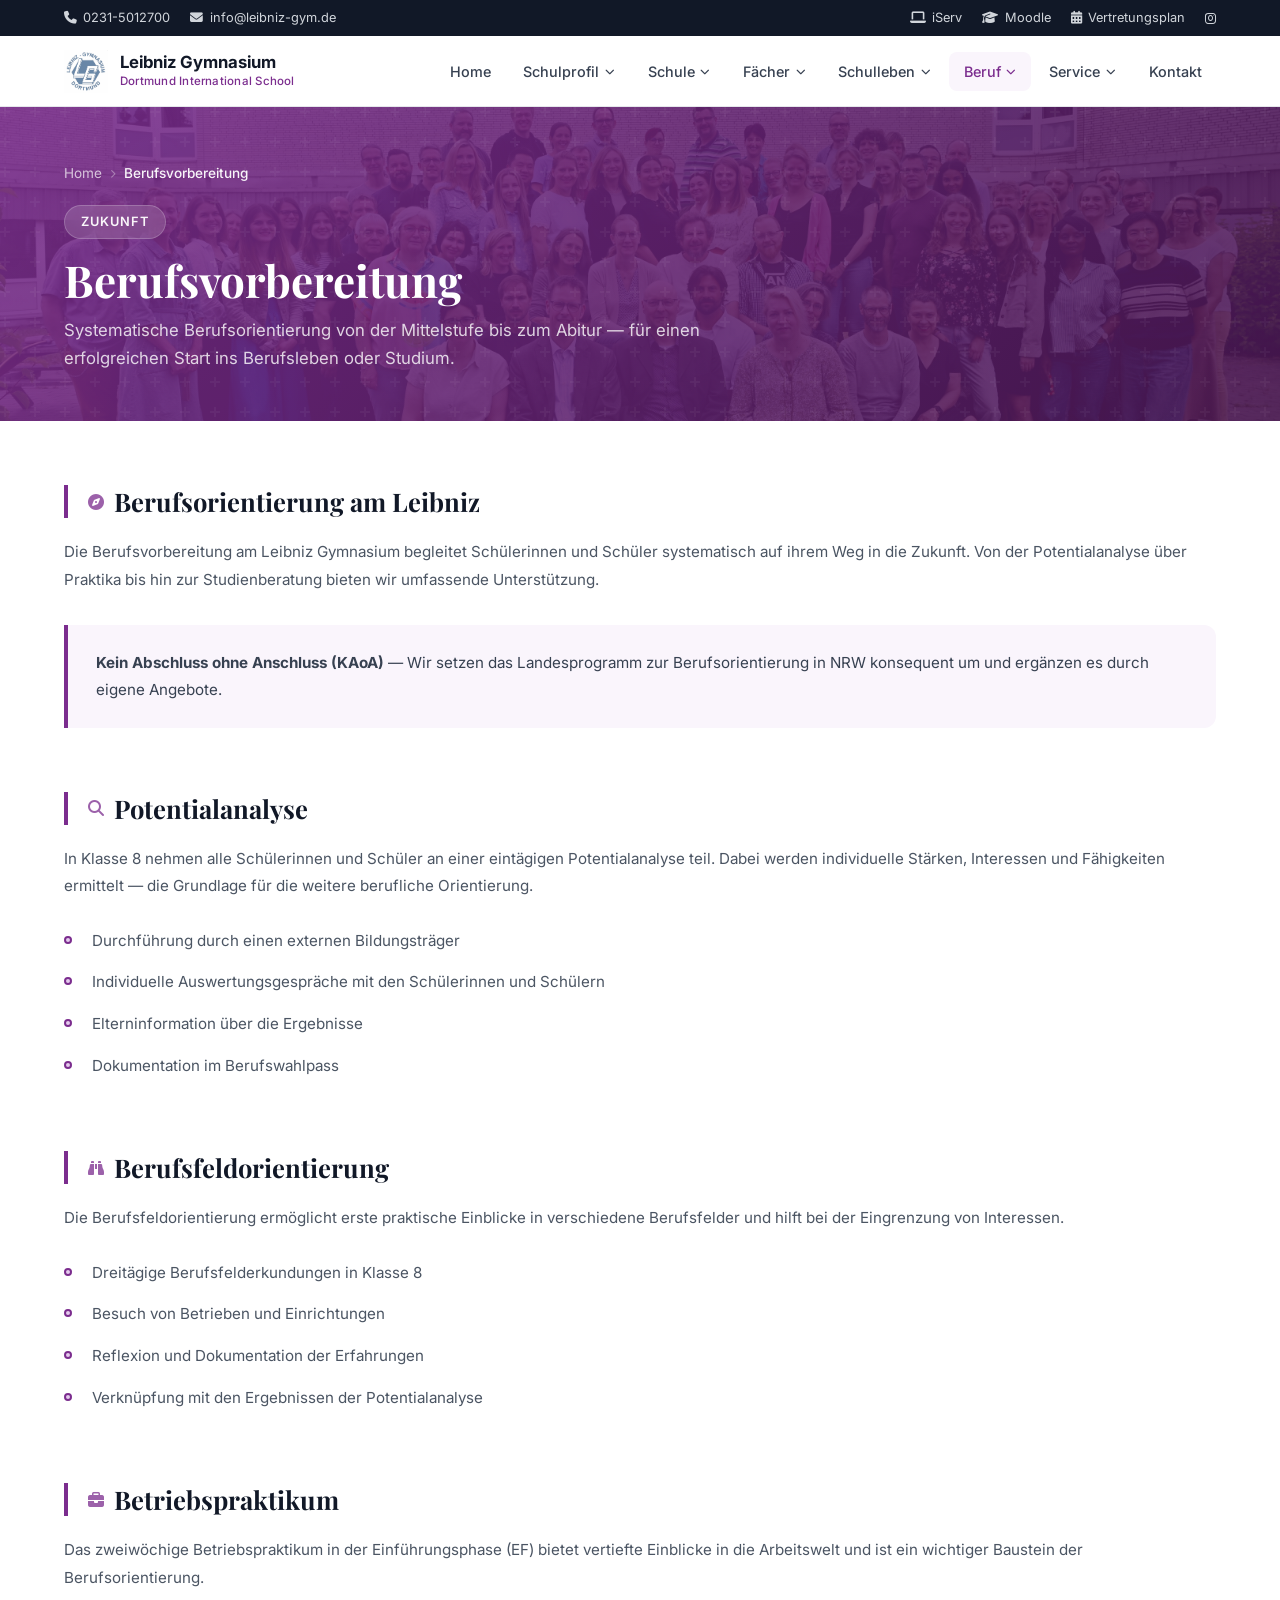
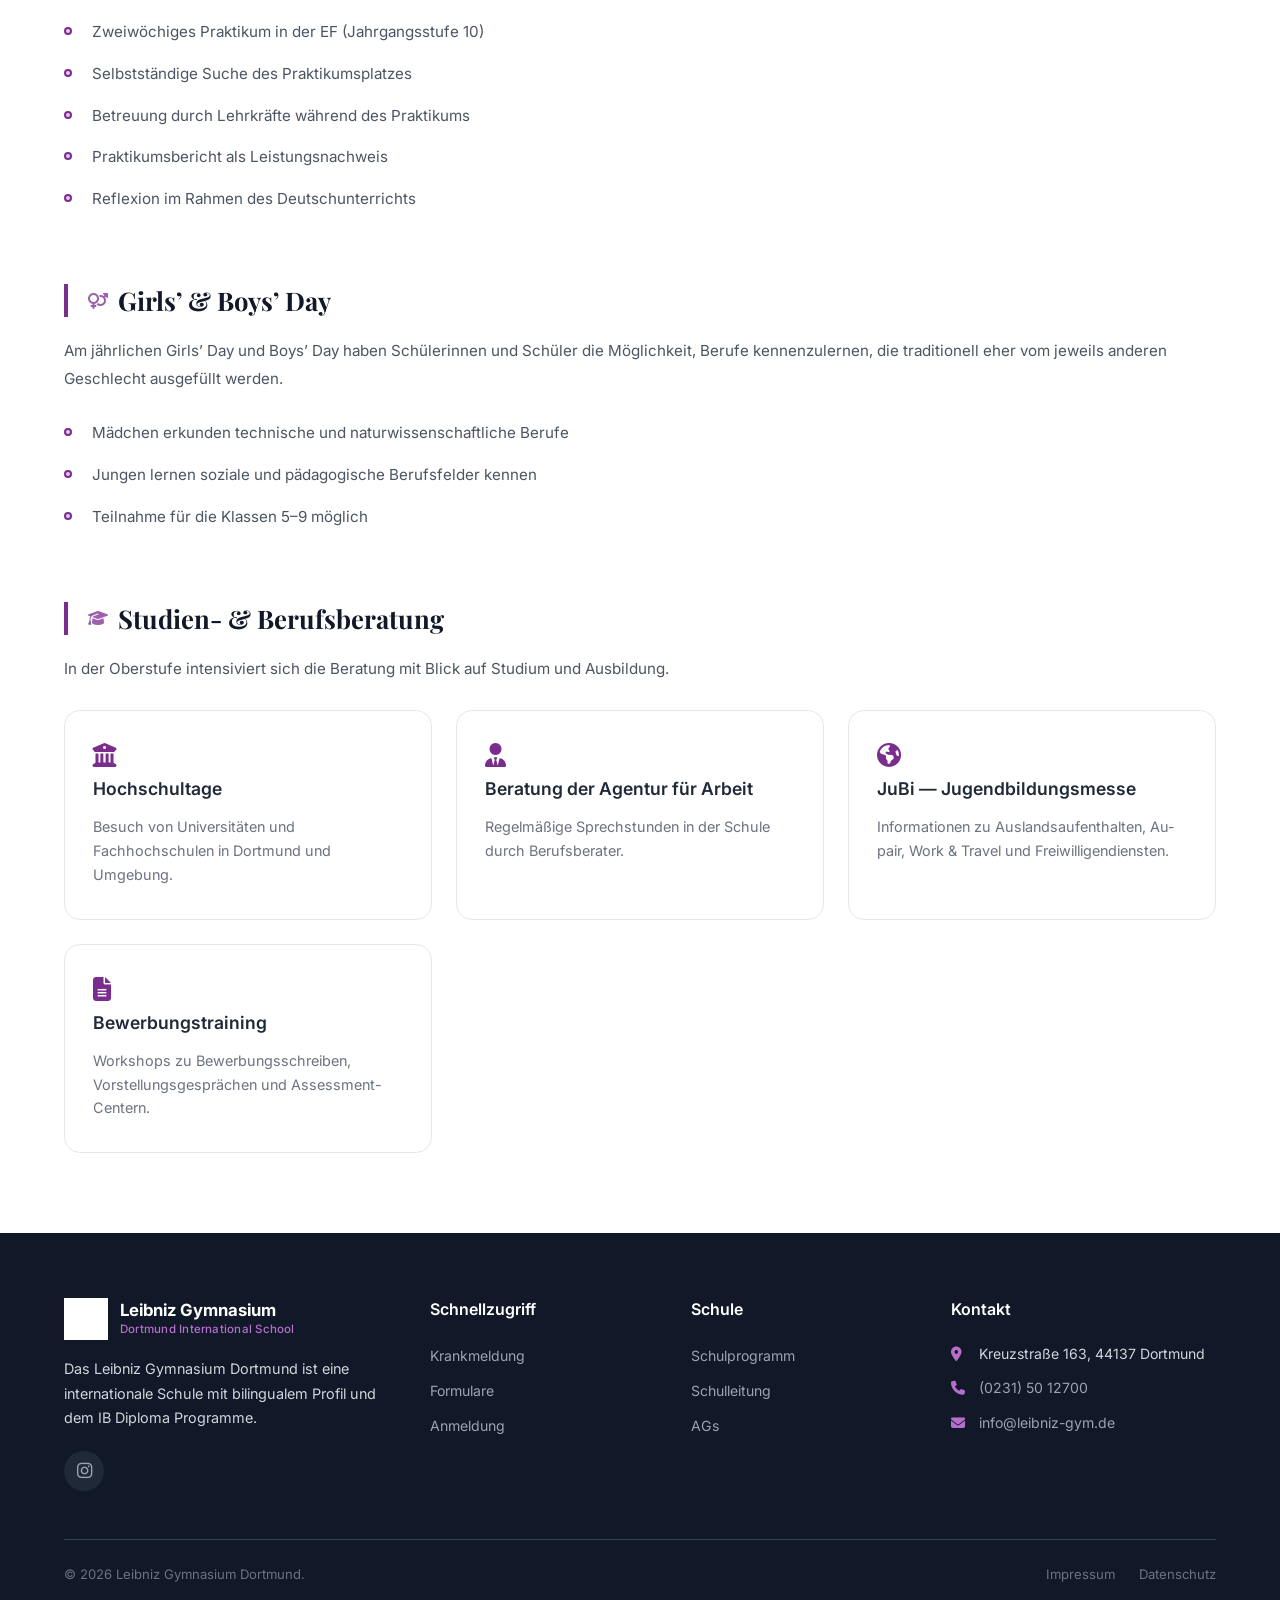
==== berufsvorbereitung.html @ 4b0d7f8d "Initial commit: Leibniz Gymnasium Dortmund website Complete school website with 12 pages, responsive" ====
<!DOCTYPE html>
<html lang="de">
<head>
    <meta charset="UTF-8">
    <meta name="viewport" content="width=device-width, initial-scale=1.0">
    <title>Berufsvorbereitung - Leibniz Gymnasium Dortmund</title>
    <link rel="preconnect" href="https://fonts.googleapis.com">
    <link rel="preconnect" href="https://fonts.gstatic.com" crossorigin>
    <link href="https://fonts.googleapis.com/css2?family=Inter:wght@300;400;500;600;700;800&family=Playfair+Display:wght@700&display=swap" rel="stylesheet">
    <link rel="stylesheet" href="https://cdnjs.cloudflare.com/ajax/libs/font-awesome/6.5.1/css/all.min.css">
    <link rel="stylesheet" href="css/style.css">
</head>
<body>
    <div class="top-bar"><div class="container"><div class="top-bar-content"><div class="top-bar-left"><a href="tel:02315012700"><i class="fas fa-phone"></i> 0231-5012700</a><a href="mailto:info@leibniz-gym.de"><i class="fas fa-envelope"></i> info@leibniz-gym.de</a></div><div class="top-bar-right"><a href="#" title="iServ"><i class="fas fa-laptop"></i> iServ</a><a href="#" title="Moodle"><i class="fas fa-graduation-cap"></i> Moodle</a><a href="#" title="Vertretungsplan"><i class="fas fa-calendar-alt"></i> Vertretungsplan</a><a href="https://www.instagram.com/leibnizgymdo/" target="_blank" title="Instagram"><i class="fab fa-instagram"></i></a></div></div></div></div>
    <header class="navbar" id="navbar"><div class="container"><div class="nav-content">
        <a href="index.html" class="logo"><img src="img/logo.png" alt="Leibniz Gymnasium Logo" class="logo-img"><div class="logo-text"><span class="logo-name">Leibniz Gymnasium</span><span class="logo-sub">Dortmund International School</span></div></a>
        <nav class="nav-menu" id="navMenu"><ul class="nav-list">
            <li class="nav-item"><a href="index.html" class="nav-link">Home</a></li>
            <li class="nav-item has-dropdown"><a href="schulprofil.html" class="nav-link">Schulprofil <i class="fas fa-chevron-down"></i></a><ul class="dropdown"><li><a href="bili-mint.html">Bili plus MINT</a></li><li><a href="ib-diploma.html">IB Diploma Programme</a></li><li><a href="schulprofil.html#leitbild">Leitbild</a></li><li><a href="schulprofil.html#nawi">Naturwissenschaften</a></li></ul></li>
            <li class="nav-item has-dropdown"><a href="schule.html" class="nav-link">Schule <i class="fas fa-chevron-down"></i></a><ul class="dropdown"><li><a href="schule.html#erprobungsstufe">Erprobungsstufe</a></li><li><a href="schule.html#mittelstufe">Mittelstufe</a></li><li><a href="schule.html#oberstufe">Oberstufe</a></li><li><a href="schule.html#organisation">Organisation</a></li></ul></li>
            <li class="nav-item has-dropdown"><a href="unterrichtsfaecher.html" class="nav-link">F&auml;cher <i class="fas fa-chevron-down"></i></a><ul class="dropdown"><li><a href="unterrichtsfaecher.html#sprachen">Sprachen</a></li><li><a href="unterrichtsfaecher.html#nawi">MINT</a></li><li><a href="unterrichtsfaecher.html#gesellschaft">Gesellschaftswiss.</a></li><li><a href="unterrichtsfaecher.html#musisch">Musisch-k&uuml;nstlerisch</a></li><li><a href="unterrichtsfaecher.html#stundentafel">Wahlpflicht</a></li></ul></li>
            <li class="nav-item has-dropdown"><a href="schulleben.html" class="nav-link">Schulleben <i class="fas fa-chevron-down"></i></a><ul class="dropdown"><li><a href="schulleben.html#ags">AGs</a></li><li><a href="schulleben.html#theater">Theater</a></li><li><a href="schulleben.html#bigband">Bigband</a></li><li><a href="schulleben.html#austausch">Sch&uuml;leraustausch</a></li><li><a href="schulleben.html#mun">Model United Nations</a></li></ul></li>
            <li class="nav-item has-dropdown"><a href="berufsvorbereitung.html" class="nav-link active">Beruf <i class="fas fa-chevron-down"></i></a><ul class="dropdown"><li><a href="berufsvorbereitung.html#potentialanalyse">Potentialanalyse</a></li><li><a href="berufsvorbereitung.html#praktikum">Praktikum</a></li><li><a href="berufsvorbereitung.html#studienberatung">Studienberatung</a></li></ul></li>
            <li class="nav-item has-dropdown"><a href="service.html" class="nav-link">Service <i class="fas fa-chevron-down"></i></a><ul class="dropdown"><li><a href="service.html#anmeldung">Anmeldung</a></li><li><a href="service.html#beratung">Beratung</a></li><li><a href="service.html#formulare">Formulare</a></li><li><a href="service.html#krankmeldung">Krankmeldung</a></li></ul></li>
            <li class="nav-item"><a href="kontakt.html" class="nav-link">Kontakt</a></li>
        </ul></nav>
        <button class="nav-toggle" id="navToggle" aria-label="Men&uuml; &ouml;ffnen"><span></span><span></span><span></span></button>
    </div></div></header>

    <section class="page-header">
        <div class="page-header-bg"><img src="img/school-sports.jpeg" alt=""></div>
        <div class="container">
            <nav class="breadcrumb"><a href="index.html">Home</a><i class="fas fa-chevron-right sep"></i><span class="current">Berufsvorbereitung</span></nav>
            <div class="page-header-content">
                <span class="section-tag">Zukunft</span>
                <h1 class="page-title">Berufsvorbereitung</h1>
                <p class="page-desc">Systematische Berufsorientierung von der Mittelstufe bis zum Abitur &mdash; f&uuml;r einen erfolgreichen Start ins Berufsleben oder Studium.</p>
            </div>
        </div>
    </section>

    <section class="page-content">
        <div class="container">
            <div class="content-section">
                <h2><i class="fas fa-compass"></i> Berufsorientierung am Leibniz</h2>
                <p>Die Berufsvorbereitung am Leibniz Gymnasium begleitet Sch&uuml;lerinnen und Sch&uuml;ler systematisch auf ihrem Weg in die Zukunft. Von der Potentialanalyse &uuml;ber Praktika bis hin zur Studienberatung bieten wir umfassende Unterst&uuml;tzung.</p>
                <div class="info-box">
                    <p><strong>Kein Abschluss ohne Anschluss (KAoA)</strong> &mdash; Wir setzen das Landesprogramm zur Berufsorientierung in NRW konsequent um und erg&auml;nzen es durch eigene Angebote.</p>
                </div>
            </div>

            <div class="content-section" id="potentialanalyse">
                <h2><i class="fas fa-search"></i> Potentialanalyse</h2>
                <p>In Klasse 8 nehmen alle Sch&uuml;lerinnen und Sch&uuml;ler an einer eint&auml;gigen Potentialanalyse teil. Dabei werden individuelle St&auml;rken, Interessen und F&auml;higkeiten ermittelt &mdash; die Grundlage f&uuml;r die weitere berufliche Orientierung.</p>
                <ul>
                    <li>Durchf&uuml;hrung durch einen externen Bildungstr&auml;ger</li>
                    <li>Individuelle Auswertungsgespr&auml;che mit den Sch&uuml;lerinnen und Sch&uuml;lern</li>
                    <li>Elterninformation &uuml;ber die Ergebnisse</li>
                    <li>Dokumentation im Berufswahlpass</li>
                </ul>
            </div>

            <div class="content-section" id="berufsfeldorientierung">
                <h2><i class="fas fa-binoculars"></i> Berufsfeldorientierung</h2>
                <p>Die Berufsfeldorientierung erm&ouml;glicht erste praktische Einblicke in verschiedene Berufsfelder und hilft bei der Eingrenzung von Interessen.</p>
                <ul>
                    <li>Dreit&auml;gige Berufsfelderkundungen in Klasse 8</li>
                    <li>Besuch von Betrieben und Einrichtungen</li>
                    <li>Reflexion und Dokumentation der Erfahrungen</li>
                    <li>Verkn&uuml;pfung mit den Ergebnissen der Potentialanalyse</li>
                </ul>
            </div>

            <div class="content-section" id="praktikum">
                <h2><i class="fas fa-briefcase"></i> Betriebspraktikum</h2>
                <p>Das zweiwöchige Betriebspraktikum in der Einf&uuml;hrungsphase (EF) bietet vertiefte Einblicke in die Arbeitswelt und ist ein wichtiger Baustein der Berufsorientierung.</p>
                <ul>
                    <li>Zweiwöchiges Praktikum in der EF (Jahrgangsstufe 10)</li>
                    <li>Selbstst&auml;ndige Suche des Praktikumsplatzes</li>
                    <li>Betreuung durch Lehrkr&auml;fte w&auml;hrend des Praktikums</li>
                    <li>Praktikumsbericht als Leistungsnachweis</li>
                    <li>Reflexion im Rahmen des Deutschunterrichts</li>
                </ul>
            </div>

            <div class="content-section" id="girlsboysday">
                <h2><i class="fas fa-venus-mars"></i> Girls&rsquo; &amp; Boys&rsquo; Day</h2>
                <p>Am j&auml;hrlichen Girls&rsquo; Day und Boys&rsquo; Day haben Sch&uuml;lerinnen und Sch&uuml;ler die M&ouml;glichkeit, Berufe kennenzulernen, die traditionell eher vom jeweils anderen Geschlecht ausgef&uuml;llt werden.</p>
                <ul>
                    <li>M&auml;dchen erkunden technische und naturwissenschaftliche Berufe</li>
                    <li>Jungen lernen soziale und p&auml;dagogische Berufsfelder kennen</li>
                    <li>Teilnahme f&uuml;r die Klassen 5&ndash;9 m&ouml;glich</li>
                </ul>
            </div>

            <div class="content-section" id="studienberatung">
                <h2><i class="fas fa-graduation-cap"></i> Studien- &amp; Berufsberatung</h2>
                <p>In der Oberstufe intensiviert sich die Beratung mit Blick auf Studium und Ausbildung.</p>
                <div class="content-grid">
                    <div class="content-card"><i class="fas fa-university"></i><h3>Hochschultage</h3><p>Besuch von Universit&auml;ten und Fachhochschulen in Dortmund und Umgebung.</p></div>
                    <div class="content-card"><i class="fas fa-user-tie"></i><h3>Beratung der Agentur f&uuml;r Arbeit</h3><p>Regelm&auml;&szlig;ige Sprechstunden in der Schule durch Berufsberater.</p></div>
                    <div class="content-card"><i class="fas fa-globe-americas"></i><h3>JuBi &mdash; Jugendbildungsmesse</h3><p>Informationen zu Auslandsaufenthalten, Au-pair, Work &amp; Travel und Freiwilligendiensten.</p></div>
                    <div class="content-card"><i class="fas fa-file-alt"></i><h3>Bewerbungstraining</h3><p>Workshops zu Bewerbungsschreiben, Vorstellungsgespr&auml;chen und Assessment-Centern.</p></div>
                </div>
            </div>
        </div>
    </section>

    <footer class="footer"><div class="container"><div class="footer-grid">
        <div class="footer-about"><div class="footer-logo"><img src="img/logo.png" alt="Leibniz Gymnasium Logo" class="logo-img"><div class="logo-text"><span class="logo-name">Leibniz Gymnasium</span><span class="logo-sub">Dortmund International School</span></div></div><p>Das Leibniz Gymnasium Dortmund ist eine internationale Schule mit bilingualem Profil und dem IB Diploma Programme.</p><div class="footer-social"><a href="https://www.instagram.com/leibnizgymdo/" target="_blank" aria-label="Instagram"><i class="fab fa-instagram"></i></a></div></div>
        <div class="footer-links"><h4>Schnellzugriff</h4><ul><li><a href="service.html#krankmeldung">Krankmeldung</a></li><li><a href="service.html#formulare">Formulare</a></li><li><a href="service.html#anmeldung">Anmeldung</a></li></ul></div>
        <div class="footer-links"><h4>Schule</h4><ul><li><a href="schulprofil.html">Schulprogramm</a></li><li><a href="kontakt.html#schulleitung">Schulleitung</a></li><li><a href="schulleben.html#ags">AGs</a></li></ul></div>
        <div class="footer-contact"><h4>Kontakt</h4><ul><li><i class="fas fa-map-marker-alt"></i> Kreuzstra&szlig;e 163, 44137 Dortmund</li><li><i class="fas fa-phone"></i> <a href="tel:02315012700">(0231) 50 12700</a></li><li><i class="fas fa-envelope"></i> <a href="mailto:info@leibniz-gym.de">info@leibniz-gym.de</a></li></ul></div>
    </div><div class="footer-bottom"><p>&copy; 2026 Leibniz Gymnasium Dortmund.</p><div class="footer-legal"><a href="impressum.html">Impressum</a><a href="datenschutz.html">Datenschutz</a></div></div></div></footer>
    <script src="js/script.js"></script>
</body>
</html>
---- css/style.css ----
/* =============================================
   Leibniz Gymnasium - Modern School Website
   Color Scheme: Corporate Purple / Blue-Gray
   ============================================= */

/* --- CSS Custom Properties --- */
:root {
    /* Corporate Purple Scale */
    --green-50: #faf5fc;
    --green-100: #f3e8f7;
    --green-200: #e5ccee;
    --green-300: #d1a3e0;
    --green-400: #b56ecc;
    --green-500: #9b3db5;
    --green-600: #7b2d8e;
    --green-700: #6b2478;
    --green-800: #5a1f65;
    --green-900: #4a1854;
    --green-950: #2e0d35;

    --primary: #7b2d8e;
    --primary-dark: #6b2478;
    --primary-light: #9b3db5;
    --primary-50: #faf5fc;

    --gray-50: #f9fafb;
    --gray-100: #f3f4f6;
    --gray-200: #e5e7eb;
    --gray-300: #d1d5db;
    --gray-400: #9ca3af;
    --gray-500: #6b7280;
    --gray-600: #4b5563;
    --gray-700: #374151;
    --gray-800: #1f2937;
    --gray-900: #111827;

    --white: #ffffff;
    --shadow-sm: 0 1px 2px rgba(0, 0, 0, 0.05);
    --shadow: 0 1px 3px rgba(0, 0, 0, 0.1), 0 1px 2px rgba(0, 0, 0, 0.06);
    --shadow-md: 0 4px 6px -1px rgba(0, 0, 0, 0.1), 0 2px 4px -1px rgba(0, 0, 0, 0.06);
    --shadow-lg: 0 10px 15px -3px rgba(0, 0, 0, 0.1), 0 4px 6px -2px rgba(0, 0, 0, 0.05);
    --shadow-xl: 0 20px 25px -5px rgba(0, 0, 0, 0.1), 0 10px 10px -5px rgba(0, 0, 0, 0.04);

    --radius: 0.5rem;
    --radius-lg: 0.75rem;
    --radius-xl: 1rem;
    --radius-2xl: 1.5rem;

    --transition: 0.3s cubic-bezier(0.4, 0, 0.2, 1);
}

/* --- Reset & Base --- */
*,
*::before,
*::after {
    margin: 0;
    padding: 0;
    box-sizing: border-box;
}

html {
    scroll-behavior: smooth;
    font-size: 16px;
}

body {
    font-family: 'Inter', -apple-system, BlinkMacSystemFont, 'Segoe UI', sans-serif;
    color: var(--gray-800);
    line-height: 1.6;
    background: var(--white);
    overflow-x: hidden;
}

a {
    text-decoration: none;
    color: inherit;
    transition: color var(--transition);
}

ul {
    list-style: none;
}

img {
    max-width: 100%;
    display: block;
}

.container {
    max-width: 1200px;
    margin: 0 auto;
    padding: 0 1.5rem;
}

/* --- Buttons --- */
.btn {
    display: inline-flex;
    align-items: center;
    gap: 0.5rem;
    padding: 0.75rem 1.75rem;
    border-radius: 50px;
    font-weight: 600;
    font-size: 0.95rem;
    border: 2px solid transparent;
    cursor: pointer;
    transition: all var(--transition);
    white-space: nowrap;
}

.btn-primary {
    background: var(--primary);
    color: var(--white);
    border-color: var(--primary);
}

.btn-primary:hover {
    background: var(--primary-dark);
    border-color: var(--primary-dark);
    transform: translateY(-2px);
    box-shadow: var(--shadow-lg);
}

.btn-secondary {
    background: var(--white);
    color: var(--primary);
    border-color: var(--primary);
}

.btn-secondary:hover {
    background: var(--primary);
    color: var(--white);
    transform: translateY(-2px);
}

.btn-outline {
    background: transparent;
    color: var(--white);
    border-color: var(--white);
}

.btn-outline:hover {
    background: var(--white);
    color: var(--primary-dark);
    transform: translateY(-2px);
}

.btn-white {
    background: var(--white);
    color: var(--primary-dark);
    border-color: var(--white);
}

.btn-white:hover {
    background: transparent;
    color: var(--white);
    transform: translateY(-2px);
}

.btn-outline-white {
    background: transparent;
    color: var(--white);
    border-color: rgba(255, 255, 255, 0.5);
}

.btn-outline-white:hover {
    border-color: var(--white);
    background: rgba(255, 255, 255, 0.1);
    transform: translateY(-2px);
}

.btn-sm {
    padding: 0.5rem 1.25rem;
    font-size: 0.85rem;
}

/* --- Top Bar --- */
.top-bar {
    background: var(--gray-900);
    color: var(--gray-300);
    font-size: 0.8rem;
    padding: 0.5rem 0;
}

.top-bar-content {
    display: flex;
    justify-content: space-between;
    align-items: center;
}

.top-bar-left,
.top-bar-right {
    display: flex;
    align-items: center;
    gap: 1.25rem;
}

.top-bar a {
    color: var(--gray-300);
    display: flex;
    align-items: center;
    gap: 0.4rem;
    transition: color var(--transition);
}

.top-bar a:hover {
    color: var(--green-400);
}

/* --- Navbar --- */
.navbar {
    position: sticky;
    top: 0;
    z-index: 1000;
    background: rgba(255, 255, 255, 0.95);
    backdrop-filter: blur(20px);
    -webkit-backdrop-filter: blur(20px);
    border-bottom: 1px solid var(--gray-200);
    transition: all var(--transition);
}

.navbar.scrolled {
    box-shadow: var(--shadow-md);
}

.nav-content {
    display: flex;
    align-items: center;
    justify-content: space-between;
    height: 70px;
}

/* Logo */
.logo {
    display: flex;
    align-items: center;
    gap: 0.75rem;
}

.logo-img {
    width: 44px;
    height: 44px;
    object-fit: contain;
}

.logo-icon {
    width: 44px;
    height: 44px;
    background: linear-gradient(135deg, var(--primary), var(--green-700));
    color: var(--white);
    border-radius: var(--radius);
    display: flex;
    align-items: center;
    justify-content: center;
    font-weight: 800;
    font-size: 1.1rem;
    letter-spacing: -0.5px;
}

.logo-text {
    display: flex;
    flex-direction: column;
}

.logo-name {
    font-weight: 700;
    font-size: 1.05rem;
    color: var(--gray-900);
    line-height: 1.2;
}

.logo-sub {
    font-size: 0.72rem;
    color: var(--primary);
    font-weight: 500;
    letter-spacing: 0.02em;
}

/* Nav Menu */
.nav-list {
    display: flex;
    align-items: center;
    gap: 0.25rem;
}

.nav-link {
    padding: 0.5rem 0.9rem;
    font-size: 0.9rem;
    font-weight: 500;
    color: var(--gray-700);
    border-radius: var(--radius);
    display: flex;
    align-items: center;
    gap: 0.35rem;
    transition: all var(--transition);
}

.nav-link:hover,
.nav-link.active {
    color: var(--primary);
    background: var(--green-50);
}

.nav-link i {
    font-size: 0.6rem;
    transition: transform var(--transition);
}

/* Dropdown */
.has-dropdown {
    position: relative;
}

.dropdown {
    position: absolute;
    top: 100%;
    left: 0;
    min-width: 220px;
    background: var(--white);
    border-radius: var(--radius-lg);
    box-shadow: var(--shadow-xl);
    border: 1px solid var(--gray-100);
    padding: 0.5rem;
    opacity: 0;
    visibility: hidden;
    transform: translateY(10px);
    transition: all var(--transition);
}

.has-dropdown:hover .dropdown {
    opacity: 1;
    visibility: visible;
    transform: translateY(0);
}

.has-dropdown:hover .nav-link i {
    transform: rotate(180deg);
}

.dropdown li a {
    display: block;
    padding: 0.6rem 1rem;
    font-size: 0.88rem;
    color: var(--gray-600);
    border-radius: var(--radius);
    transition: all var(--transition);
}

.dropdown li a:hover {
    background: var(--green-50);
    color: var(--primary);
    padding-left: 1.25rem;
}

/* Mobile Toggle */
.nav-toggle {
    display: none;
    flex-direction: column;
    gap: 5px;
    background: none;
    border: none;
    cursor: pointer;
    padding: 0.5rem;
}

.nav-toggle span {
    width: 24px;
    height: 2px;
    background: var(--gray-700);
    border-radius: 2px;
    transition: all var(--transition);
}

.nav-toggle.active span:nth-child(1) {
    transform: rotate(45deg) translate(5px, 5px);
}

.nav-toggle.active span:nth-child(2) {
    opacity: 0;
}

.nav-toggle.active span:nth-child(3) {
    transform: rotate(-45deg) translate(5px, -5px);
}

/* --- Hero Section --- */
.hero {
    position: relative;
    min-height: auto;
    padding: 3.5rem 0 4.5rem;
    display: flex;
    align-items: center;
    overflow: hidden;
}

.hero-bg {
    position: absolute;
    inset: 0;
    background: #1f2937;
    z-index: 0;
}

.hero-bg-img {
    width: 100%;
    height: 100%;
    object-fit: cover;
    opacity: 0.3;
}

.hero-bg::before {
    content: '';
    position: absolute;
    inset: 0;
    background: url("data:image/svg+xml,%3Csvg width='60' height='60' viewBox='0 0 60 60' xmlns='http://www.w3.org/2000/svg'%3E%3Cg fill='none' fill-rule='evenodd'%3E%3Cg fill='%23ffffff' fill-opacity='0.03'%3E%3Cpath d='M36 34v-4h-2v4h-4v2h4v4h2v-4h4v-2h-4zm0-30V0h-2v4h-4v2h4v4h2V6h4V4h-4zM6 34v-4H4v4H0v2h4v4h2v-4h4v-2H6zM6 4V0H4v4H0v2h4v4h2V6h4V4H6z'/%3E%3C/g%3E%3C/g%3E%3C/svg%3E");
}

.hero-overlay {
    position: absolute;
    inset: 0;
    background: radial-gradient(circle at 30% 50%, transparent 0%, rgba(0, 0, 0, 0.2) 100%);
    z-index: 1;
}

.hero .container {
    position: relative;
    z-index: 2;
}

.hero-content {
    max-width: 700px;
    color: var(--white);
}

.hero-badge {
    display: inline-block;
    background: rgba(255, 255, 255, 0.15);
    backdrop-filter: blur(10px);
    border: 1px solid rgba(255, 255, 255, 0.2);
    padding: 0.3rem 1rem;
    border-radius: 50px;
    font-size: 0.8rem;
    font-weight: 500;
    margin-bottom: 1rem;
    letter-spacing: 0.05em;
}

.hero-title {
    font-family: 'Playfair Display', serif;
    font-size: clamp(2rem, 4.5vw, 3rem);
    font-weight: 700;
    line-height: 1.15;
    margin-bottom: 0.75rem;
}

.hero-title span {
    color: var(--green-300);
    opacity: 0.9;
}

.hero-subtitle {
    font-size: 1rem;
    line-height: 1.6;
    color: rgba(255, 255, 255, 0.85);
    margin-bottom: 1.5rem;
    max-width: 550px;
}

.hero-buttons {
    display: flex;
    gap: 1rem;
    flex-wrap: wrap;
}

.hero-scroll {
    display: none;
}

/* --- Features Section --- */
.features {
    padding: 3rem 0 4rem;
    margin-top: -2rem;
    position: relative;
    z-index: 3;
}

.features-grid {
    display: grid;
    grid-template-columns: repeat(4, 1fr);
    gap: 1.5rem;
}

.feature-card {
    background: var(--white);
    padding: 2rem 1.5rem;
    border-radius: var(--radius-xl);
    box-shadow: var(--shadow-lg);
    border: 1px solid var(--gray-100);
    transition: all var(--transition);
    position: relative;
    overflow: hidden;
}

.feature-card::before {
    content: '';
    position: absolute;
    top: 0;
    left: 0;
    right: 0;
    height: 3px;
    background: linear-gradient(90deg, var(--primary), var(--green-400));
    transform: scaleX(0);
    transition: transform var(--transition);
}

.feature-card:hover {
    transform: translateY(-6px);
    box-shadow: var(--shadow-xl);
}

.feature-card:hover::before {
    transform: scaleX(1);
}

.feature-icon {
    width: 56px;
    height: 56px;
    background: var(--green-50);
    color: var(--primary);
    border-radius: var(--radius-lg);
    display: flex;
    align-items: center;
    justify-content: center;
    font-size: 1.4rem;
    margin-bottom: 1.25rem;
    transition: all var(--transition);
}

.feature-card:hover .feature-icon {
    background: var(--primary);
    color: var(--white);
}

.feature-card h3 {
    font-size: 1.05rem;
    font-weight: 700;
    margin-bottom: 0.5rem;
    color: var(--gray-900);
}

.feature-card p {
    font-size: 0.88rem;
    color: var(--gray-500);
    line-height: 1.6;
    margin-bottom: 1rem;
}

.feature-link {
    font-size: 0.85rem;
    font-weight: 600;
    color: var(--primary);
    display: inline-flex;
    align-items: center;
    gap: 0.4rem;
}

.feature-link:hover {
    gap: 0.7rem;
}

/* --- Section Styles --- */
.section-tag {
    display: inline-block;
    background: var(--green-50);
    color: var(--primary);
    padding: 0.35rem 1rem;
    border-radius: 50px;
    font-size: 0.8rem;
    font-weight: 600;
    text-transform: uppercase;
    letter-spacing: 0.08em;
    margin-bottom: 1rem;
}

.section-title {
    font-family: 'Playfair Display', serif;
    font-size: clamp(1.75rem, 3vw, 2.5rem);
    font-weight: 700;
    color: var(--gray-900);
    margin-bottom: 1rem;
    line-height: 1.2;
}

.section-desc {
    font-size: 1.05rem;
    color: var(--gray-500);
    max-width: 550px;
}

.section-header {
    text-align: center;
    margin-bottom: 3rem;
}

.section-header .section-desc {
    margin: 0 auto;
}

/* --- About Section --- */
.about {
    padding: 6rem 0;
    background: var(--gray-50);
}

.about-grid {
    display: grid;
    grid-template-columns: 1fr 1fr;
    gap: 4rem;
    align-items: center;
}

.about-content p {
    color: var(--gray-600);
    margin-bottom: 1rem;
    line-height: 1.75;
}

.about-stats {
    display: flex;
    gap: 2.5rem;
    margin: 2rem 0;
    padding: 1.5rem 0;
    border-top: 1px solid var(--gray-200);
    border-bottom: 1px solid var(--gray-200);
}

.stat {
    display: flex;
    flex-direction: column;
}

.stat-number {
    font-size: 2rem;
    font-weight: 800;
    color: var(--primary);
    line-height: 1;
}

.stat-label {
    font-size: 0.82rem;
    color: var(--gray-500);
    margin-top: 0.25rem;
}

.about-image {
    position: relative;
}

.about-img {
    width: 100%;
    border-radius: var(--radius-xl);
    object-fit: cover;
    aspect-ratio: 4/3;
    box-shadow: var(--shadow-lg);
}

/* --- News Section --- */
.news {
    padding: 6rem 0;
}

.news-grid {
    display: grid;
    grid-template-columns: 1fr 1fr;
    gap: 1.5rem;
}

.news-card {
    background: var(--white);
    border-radius: var(--radius-xl);
    overflow: hidden;
    border: 1px solid var(--gray-200);
    transition: all var(--transition);
    display: flex;
    flex-direction: column;
}

.news-card:hover {
    transform: translateY(-4px);
    box-shadow: var(--shadow-lg);
    border-color: var(--green-200);
}

.news-card-featured {
    grid-column: 1 / -1;
    display: grid;
    grid-template-columns: 1fr 1fr;
}

.news-card-featured .news-image {
    height: 100%;
    min-height: 280px;
}

.news-image {
    position: relative;
    height: 200px;
    overflow: hidden;
}

.news-image img {
    width: 100%;
    height: 100%;
    object-fit: cover;
}

.news-badge {
    position: absolute;
    top: 1rem;
    left: 1rem;
    background: var(--primary);
    color: var(--white);
    padding: 0.25rem 0.75rem;
    border-radius: 50px;
    font-size: 0.75rem;
    font-weight: 600;
}

.news-body {
    padding: 1.5rem;
    display: flex;
    flex-direction: column;
    flex: 1;
}

.news-meta {
    display: flex;
    gap: 1rem;
    margin-bottom: 0.75rem;
}

.news-meta span {
    font-size: 0.8rem;
    color: var(--gray-400);
    display: flex;
    align-items: center;
    gap: 0.35rem;
}

.news-card h3 {
    font-size: 1.15rem;
    font-weight: 700;
    color: var(--gray-900);
    margin-bottom: 0.5rem;
}

.news-card p {
    font-size: 0.9rem;
    color: var(--gray-500);
    line-height: 1.65;
    flex: 1;
}

.news-link {
    display: inline-flex;
    align-items: center;
    gap: 0.4rem;
    font-size: 0.85rem;
    font-weight: 600;
    color: var(--primary);
    margin-top: 1rem;
}

.news-link:hover {
    gap: 0.7rem;
}

.news-more {
    text-align: center;
    margin-top: 2.5rem;
}

/* --- Calendar Section --- */
.calendar {
    padding: 6rem 0;
    background: var(--gray-50);
}

.calendar-grid {
    display: grid;
    grid-template-columns: 1fr 2fr;
    gap: 4rem;
    align-items: start;
}

.events-list {
    display: flex;
    flex-direction: column;
    gap: 1rem;
}

.event-item {
    display: flex;
    gap: 1.25rem;
    align-items: center;
    background: var(--white);
    padding: 1.25rem 1.5rem;
    border-radius: var(--radius-lg);
    border: 1px solid var(--gray-200);
    transition: all var(--transition);
}

.event-item:hover {
    border-color: var(--green-300);
    box-shadow: var(--shadow-md);
    transform: translateX(4px);
}

.event-date {
    display: flex;
    flex-direction: column;
    align-items: center;
    min-width: 56px;
    padding: 0.5rem;
    background: var(--green-50);
    border-radius: var(--radius);
}

.event-day {
    font-size: 1.5rem;
    font-weight: 800;
    color: var(--primary);
    line-height: 1;
}

.event-month {
    font-size: 0.75rem;
    font-weight: 600;
    color: var(--green-600);
    text-transform: uppercase;
    letter-spacing: 0.05em;
}

.event-info h4 {
    font-size: 1rem;
    font-weight: 600;
    color: var(--gray-900);
    margin-bottom: 0.2rem;
}

.event-info p {
    font-size: 0.85rem;
    color: var(--gray-500);
    display: flex;
    align-items: center;
    gap: 0.35rem;
}

/* --- CTA Section --- */
.cta {
    padding: 5rem 0;
    background: linear-gradient(135deg, #1f2937, #374151);
    position: relative;
    overflow: hidden;
}

.cta::before {
    content: '';
    position: absolute;
    inset: 0;
    background: url("data:image/svg+xml,%3Csvg width='60' height='60' viewBox='0 0 60 60' xmlns='http://www.w3.org/2000/svg'%3E%3Cg fill='none' fill-rule='evenodd'%3E%3Cg fill='%23ffffff' fill-opacity='0.05'%3E%3Cpath d='M36 34v-4h-2v4h-4v2h4v4h2v-4h4v-2h-4zm0-30V0h-2v4h-4v2h4v4h2V6h4V4h-4zM6 34v-4H4v4H0v2h4v4h2v-4h4v-2H6zM6 4V0H4v4H0v2h4v4h2V6h4V4H6z'/%3E%3C/g%3E%3C/g%3E%3C/svg%3E");
}

.cta-content {
    position: relative;
    text-align: center;
    color: var(--white);
    max-width: 650px;
    margin: 0 auto;
}

.cta-content h2 {
    font-family: 'Playfair Display', serif;
    font-size: clamp(1.75rem, 3vw, 2.25rem);
    margin-bottom: 1rem;
}

.cta-content p {
    font-size: 1.05rem;
    color: rgba(255, 255, 255, 0.85);
    margin-bottom: 2rem;
    line-height: 1.7;
}

.cta-buttons {
    display: flex;
    gap: 1rem;
    justify-content: center;
    flex-wrap: wrap;
}

/* --- Footer --- */
.footer {
    background: var(--gray-900);
    color: var(--gray-300);
    padding: 4rem 0 0;
}

.footer-grid {
    display: grid;
    grid-template-columns: 1.5fr 1fr 1fr 1.25fr;
    gap: 3rem;
    padding-bottom: 3rem;
    border-bottom: 1px solid var(--gray-700);
}

.footer-logo {
    display: flex;
    align-items: center;
    gap: 0.75rem;
    margin-bottom: 1rem;
}

.footer-logo .logo-img {
    width: 44px;
    height: 44px;
    object-fit: contain;
    filter: brightness(0) invert(1);
}

.footer-logo .logo-icon {
    background: linear-gradient(135deg, var(--green-500), var(--green-700));
}

.footer-logo .logo-name {
    color: var(--white);
}

.footer-logo .logo-sub {
    color: var(--green-400);
}

.footer-about p {
    font-size: 0.9rem;
    line-height: 1.7;
    margin-bottom: 1.25rem;
}

.footer-social {
    display: flex;
    gap: 0.75rem;
}

.footer-social a {
    width: 40px;
    height: 40px;
    background: var(--gray-800);
    border-radius: 50%;
    display: flex;
    align-items: center;
    justify-content: center;
    font-size: 1.1rem;
    color: var(--gray-400);
    transition: all var(--transition);
}

.footer-social a:hover {
    background: var(--primary);
    color: var(--white);
    transform: translateY(-3px);
}

.footer-links h4,
.footer-contact h4 {
    color: var(--white);
    font-size: 1rem;
    font-weight: 600;
    margin-bottom: 1.25rem;
}

.footer-links ul {
    display: flex;
    flex-direction: column;
    gap: 0.6rem;
}

.footer-links a {
    font-size: 0.88rem;
    color: var(--gray-400);
    transition: all var(--transition);
}

.footer-links a:hover {
    color: var(--green-400);
    padding-left: 0.25rem;
}

.footer-contact ul {
    display: flex;
    flex-direction: column;
    gap: 0.75rem;
}

.footer-contact li {
    display: flex;
    align-items: center;
    gap: 0.75rem;
    font-size: 0.88rem;
}

.footer-contact li i {
    color: var(--green-400);
    width: 16px;
}

.footer-contact a {
    color: var(--gray-400);
}

.footer-contact a:hover {
    color: var(--green-400);
}

.footer-bottom {
    display: flex;
    justify-content: space-between;
    align-items: center;
    padding: 1.5rem 0;
    font-size: 0.82rem;
    color: var(--gray-500);
}

.footer-legal {
    display: flex;
    gap: 1.5rem;
}

.footer-legal a {
    color: var(--gray-500);
}

.footer-legal a:hover {
    color: var(--green-400);
}

/* --- Breadcrumbs --- */
.breadcrumb {
    display: flex;
    align-items: center;
    gap: 0.5rem;
    font-size: 0.85rem;
    margin-bottom: 1.25rem;
    flex-wrap: wrap;
}

.breadcrumb a {
    color: rgba(255, 255, 255, 0.7);
    transition: color var(--transition);
}

.breadcrumb a:hover {
    color: var(--white);
}

.breadcrumb .sep {
    color: rgba(255, 255, 255, 0.35);
    font-size: 0.55rem;
}

.breadcrumb .current {
    color: rgba(255, 255, 255, 0.95);
    font-weight: 500;
}

/* --- Sub-Page Header (Hero) --- */
.page-header {
    background: linear-gradient(135deg, var(--primary) 0%, var(--green-900) 100%);
    padding: 3.5rem 0 3rem;
    position: relative;
    overflow: hidden;
}

.page-header::after {
    content: '';
    position: absolute;
    inset: 0;
    background: url("data:image/svg+xml,%3Csvg width='60' height='60' viewBox='0 0 60 60' xmlns='http://www.w3.org/2000/svg'%3E%3Cg fill='none' fill-rule='evenodd'%3E%3Cg fill='%23ffffff' fill-opacity='0.04'%3E%3Cpath d='M36 34v-4h-2v4h-4v2h4v4h2v-4h4v-2h-4zm0-30V0h-2v4h-4v2h4v4h2V6h4V4h-4zM6 34v-4H4v4H0v2h4v4h2v-4h4v-2H6zM6 4V0H4v4H0v2h4v4h2V6h4V4H6z'/%3E%3C/g%3E%3C/g%3E%3C/svg%3E");
    z-index: 1;
    pointer-events: none;
}

.page-header-bg {
    position: absolute;
    inset: 0;
    z-index: 0;
}

.page-header-bg img {
    width: 100%;
    height: 100%;
    object-fit: cover;
    opacity: 0.12;
}

.page-header .container {
    position: relative;
    z-index: 2;
}

.page-header .section-tag {
    background: rgba(255, 255, 255, 0.15);
    color: rgba(255, 255, 255, 0.95);
    backdrop-filter: blur(10px);
    border: 1px solid rgba(255, 255, 255, 0.2);
}

.page-header-content {
    max-width: 700px;
}

.page-title {
    font-family: 'Playfair Display', serif;
    font-size: clamp(2rem, 4vw, 2.75rem);
    font-weight: 700;
    color: var(--white);
    margin-bottom: 0.75rem;
    line-height: 1.15;
}

.page-desc {
    font-size: 1.05rem;
    color: rgba(255, 255, 255, 0.8);
    line-height: 1.65;
}

/* --- Page Content --- */
.page-content {
    padding: 4rem 0 5rem;
}

/* --- Content Sections --- */
.content-section {
    margin-bottom: 4rem;
    scroll-margin-top: 90px;
}

.content-section:last-child {
    margin-bottom: 0;
}

.content-section h2 {
    font-family: 'Playfair Display', serif;
    font-size: 1.6rem;
    font-weight: 700;
    color: var(--gray-900);
    margin-bottom: 1.25rem;
    padding-left: 1.25rem;
    border-left: 4px solid var(--primary);
    display: flex;
    align-items: center;
    gap: 0.6rem;
    line-height: 1.3;
}

.content-section h2 i {
    color: var(--primary);
    font-size: 1rem;
    opacity: 0.75;
}

.content-section h3 {
    font-size: 1.15rem;
    font-weight: 600;
    color: var(--gray-800);
    margin: 2rem 0 0.75rem;
}

.content-section p {
    color: var(--gray-600);
    line-height: 1.8;
    margin-bottom: 1.25rem;
    font-size: 0.95rem;
}

.content-section ul {
    list-style: none;
    padding: 0;
    margin-bottom: 1.25rem;
}

.content-section ul li {
    padding: 0.5rem 0 0.5rem 1.75rem;
    position: relative;
    color: var(--gray-600);
    line-height: 1.7;
    font-size: 0.95rem;
}

.content-section ul li::before {
    content: '';
    position: absolute;
    left: 0;
    top: 1rem;
    width: 8px;
    height: 8px;
    background: var(--green-200);
    border: 2px solid var(--primary);
    border-radius: 50%;
}

/* --- Content Grid --- */
.content-grid {
    display: grid;
    grid-template-columns: repeat(auto-fit, minmax(280px, 1fr));
    gap: 1.5rem;
    margin-top: 1.75rem;
}

/* --- Content Cards --- */
.content-card {
    background: var(--white);
    padding: 2rem 1.75rem;
    border-radius: var(--radius-xl);
    border: 1px solid var(--gray-200);
    transition: all var(--transition);
    position: relative;
    overflow: hidden;
}

.content-card::before {
    content: '';
    position: absolute;
    top: 0;
    left: 0;
    right: 0;
    height: 3px;
    background: linear-gradient(90deg, var(--primary), var(--green-400));
    transform: scaleX(0);
    transform-origin: left;
    transition: transform var(--transition);
}

.content-card:hover {
    border-color: var(--green-200);
    box-shadow: var(--shadow-lg);
    transform: translateY(-4px);
}

.content-card:hover::before {
    transform: scaleX(1);
}

.content-card h3 {
    margin-top: 0.5rem;
    font-size: 1.1rem;
}

.content-card i {
    color: var(--primary);
    font-size: 1.5rem;
    margin-bottom: 0.5rem;
    display: block;
}

.content-card p {
    font-size: 0.9rem;
    color: var(--gray-500);
    margin-bottom: 0;
    line-height: 1.65;
}

/* --- Info Box --- */
.info-box {
    background: var(--primary-50);
    border-left: 4px solid var(--primary);
    padding: 1.5rem 1.75rem;
    border-radius: 0 var(--radius-lg) var(--radius-lg) 0;
    margin: 2rem 0;
}

.info-box p {
    color: var(--gray-700);
    margin-bottom: 0;
    font-size: 0.95rem;
}

/* --- Contact --- */
.contact-grid {
    display: grid;
    grid-template-columns: 1fr 1fr;
    gap: 1.5rem;
    margin-top: 1.75rem;
}

.contact-info-item {
    display: flex;
    gap: 1.25rem;
    align-items: flex-start;
    padding: 1.5rem;
    background: var(--white);
    border-radius: var(--radius-xl);
    border: 1px solid var(--gray-200);
    transition: all var(--transition);
}

.contact-info-item:hover {
    border-color: var(--green-200);
    box-shadow: var(--shadow-md);
}

.contact-info-item i {
    color: var(--primary);
    font-size: 1.25rem;
    margin-top: 0.15rem;
    width: 24px;
    text-align: center;
    flex-shrink: 0;
}

.contact-info-item h4 {
    font-size: 0.95rem;
    font-weight: 600;
    color: var(--gray-800);
    margin-bottom: 0.25rem;
}

.contact-info-item p {
    font-size: 0.9rem;
    color: var(--gray-600);
    margin-bottom: 0;
}

/* --- Contact Form --- */
.contact-form {
    margin-top: 2rem;
}

.form-group {
    margin-bottom: 1.5rem;
}

.form-group label {
    display: block;
    font-size: 0.88rem;
    font-weight: 600;
    color: var(--gray-700);
    margin-bottom: 0.5rem;
}

.form-group input,
.form-group textarea,
.form-group select {
    width: 100%;
    padding: 0.85rem 1.25rem;
    border: 1px solid var(--gray-300);
    border-radius: var(--radius-lg);
    font-family: 'Inter', sans-serif;
    font-size: 0.9rem;
    color: var(--gray-800);
    background: var(--white);
    transition: all var(--transition);
}

.form-group input:focus,
.form-group textarea:focus {
    outline: none;
    border-color: var(--primary);
    box-shadow: 0 0 0 4px rgba(123, 45, 142, 0.1);
}

.form-group textarea {
    resize: vertical;
    min-height: 140px;
}

/* --- Map --- */
.map-placeholder {
    width: 100%;
    height: 350px;
    background: var(--gray-100);
    border-radius: var(--radius-xl);
    display: flex;
    align-items: center;
    justify-content: center;
    color: var(--gray-400);
    font-size: 0.9rem;
    margin-top: 1.75rem;
    border: 1px solid var(--gray-200);
}

/* --- Legal --- */
.legal-content h2 {
    font-family: 'Inter', sans-serif;
    font-size: 1.2rem;
    margin-top: 2.5rem;
    margin-bottom: 0.75rem;
    border-left: none;
    padding-left: 0;
}

.legal-content h2:first-child {
    margin-top: 0;
}

/* --- Sub-Page Responsive --- */
@media (max-width: 768px) {
    .page-header {
        padding: 2.5rem 0 2rem;
    }

    .contact-grid {
        grid-template-columns: 1fr;
    }

    .content-grid {
        grid-template-columns: 1fr;
    }

    .breadcrumb {
        font-size: 0.8rem;
        margin-bottom: 1rem;
    }
}

/* --- Scroll Animations --- */
[data-aos] {
    opacity: 0;
    transform: translateY(30px);
    transition: opacity 0.6s ease, transform 0.6s ease;
}

[data-aos].aos-animate {
    opacity: 1;
    transform: translateY(0);
}

/* --- Responsive --- */
@media (max-width: 1024px) {
    .features-grid {
        grid-template-columns: repeat(2, 1fr);
    }

    .about-grid {
        grid-template-columns: 1fr;
        gap: 2.5rem;
    }

    .calendar-grid {
        grid-template-columns: 1fr;
        gap: 2rem;
    }

    .footer-grid {
        grid-template-columns: 1fr 1fr;
        gap: 2rem;
    }
}

@media (max-width: 768px) {
    .top-bar {
        display: none;
    }

    .nav-toggle {
        display: flex;
    }

    .nav-menu {
        position: fixed;
        top: 70px;
        left: 0;
        right: 0;
        bottom: 0;
        background: var(--white);
        padding: 1.5rem;
        transform: translateX(100%);
        transition: transform var(--transition);
        overflow-y: auto;
    }

    .nav-menu.active {
        transform: translateX(0);
    }

    .nav-list {
        flex-direction: column;
        align-items: stretch;
        gap: 0;
    }

    .nav-link {
        padding: 0.85rem 1rem;
        font-size: 1rem;
        border-bottom: 1px solid var(--gray-100);
    }

    .dropdown {
        position: static;
        opacity: 1;
        visibility: visible;
        transform: none;
        box-shadow: none;
        border: none;
        background: var(--gray-50);
        border-radius: var(--radius);
        margin: 0.25rem 0;
        display: none;
    }

    .has-dropdown.active .dropdown {
        display: block;
    }

    .hero {
        min-height: 70vh;
    }

    .hero-title {
        font-size: 2rem;
    }

    .features-grid {
        grid-template-columns: 1fr;
    }

    .features {
        margin-top: -2rem;
    }

    .news-grid {
        grid-template-columns: 1fr;
    }

    .news-card-featured {
        grid-template-columns: 1fr;
    }

    .footer-grid {
        grid-template-columns: 1fr;
    }

    .footer-bottom {
        flex-direction: column;
        gap: 0.75rem;
        text-align: center;
    }

    .about-stats {
        gap: 1.5rem;
    }

    .cta-buttons {
        flex-direction: column;
        align-items: center;
    }
}

@media (max-width: 480px) {
    .hero-buttons {
        flex-direction: column;
    }

    .hero-buttons .btn {
        width: 100%;
        justify-content: center;
    }

    .about-stats {
        flex-wrap: wrap;
    }
}
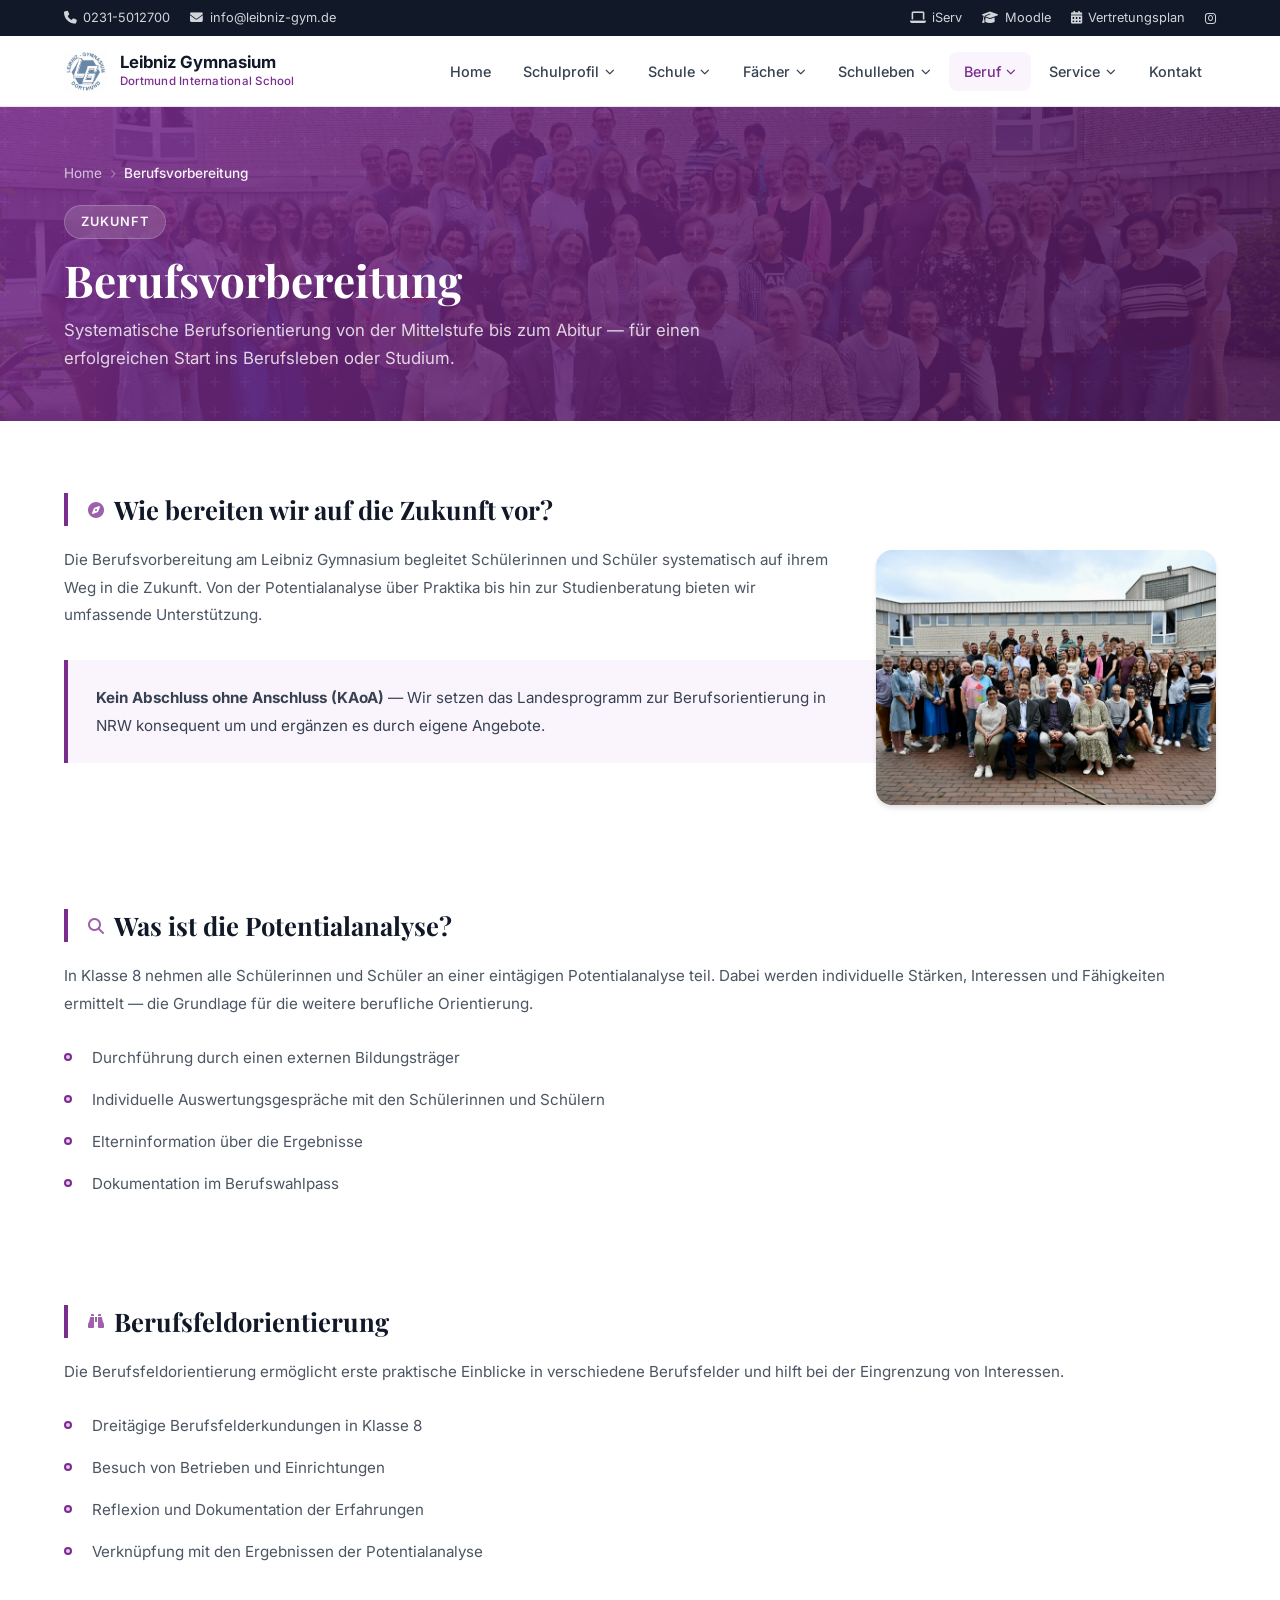
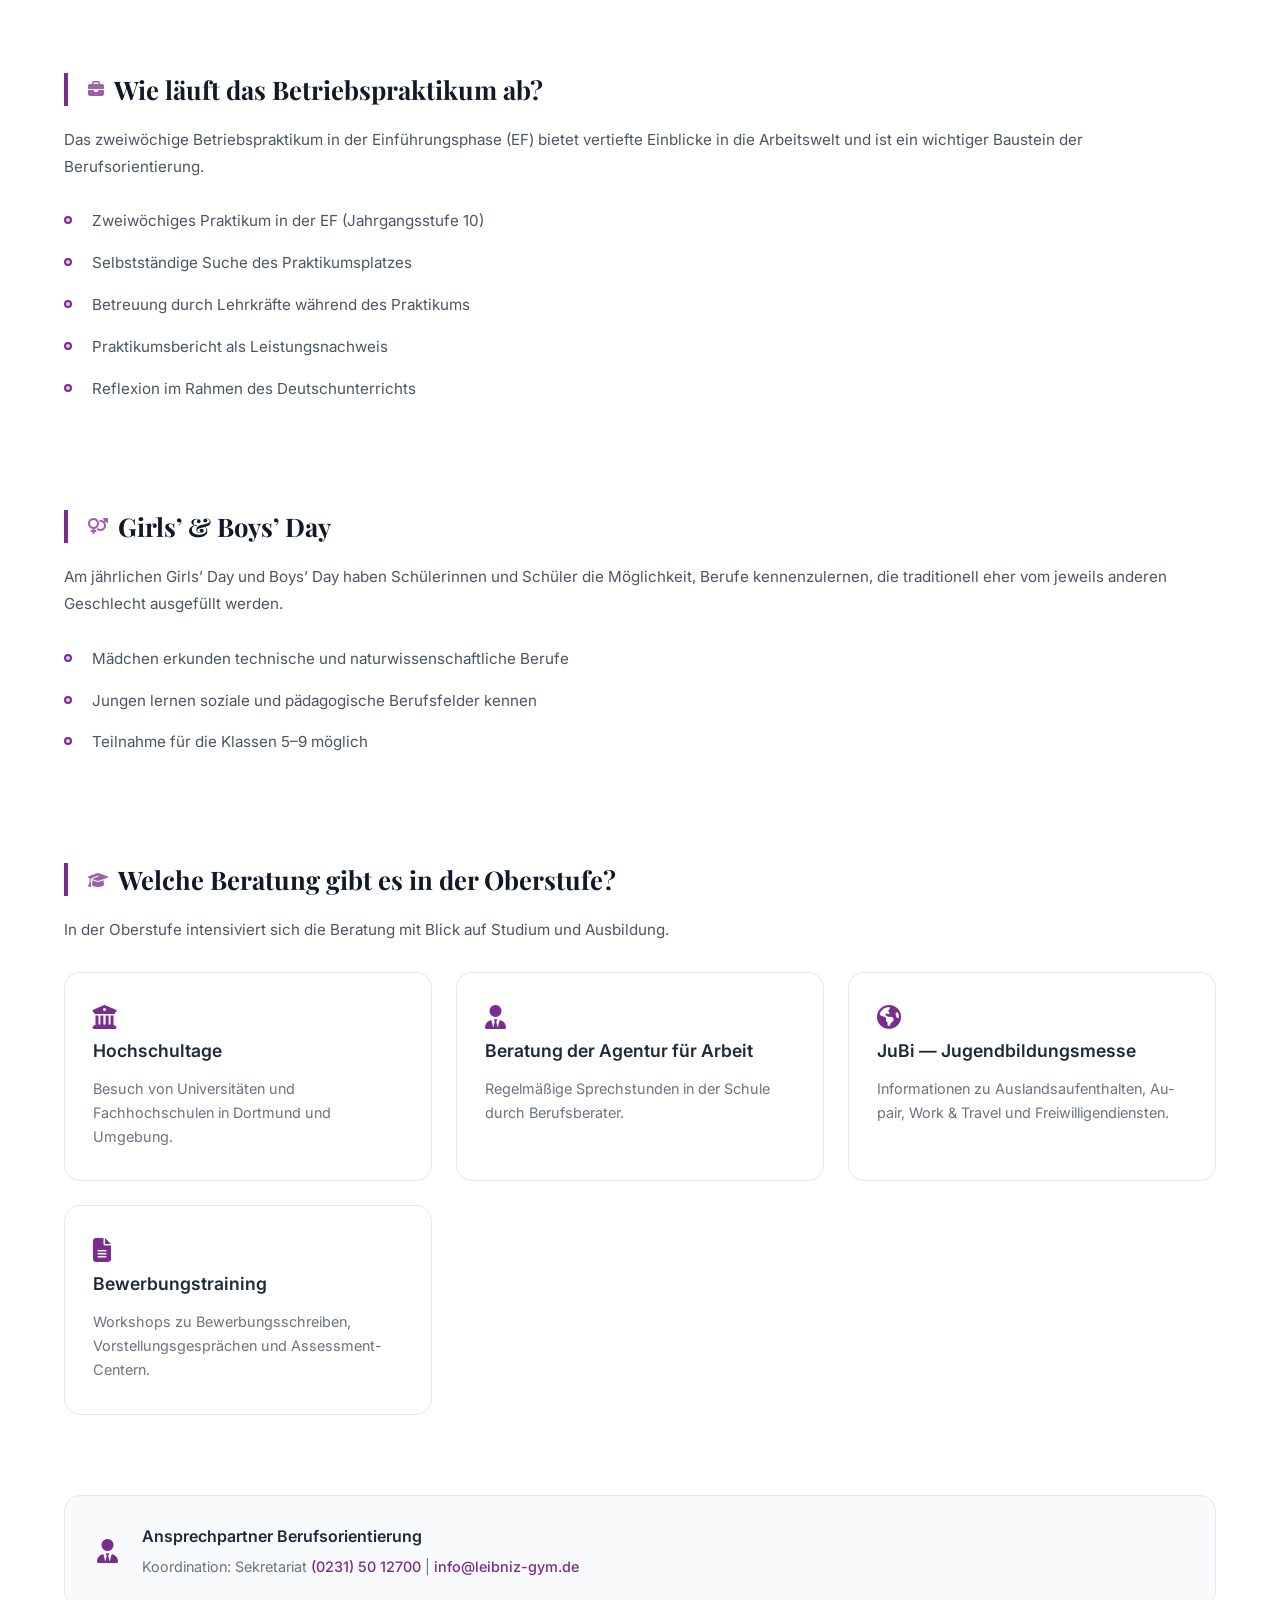
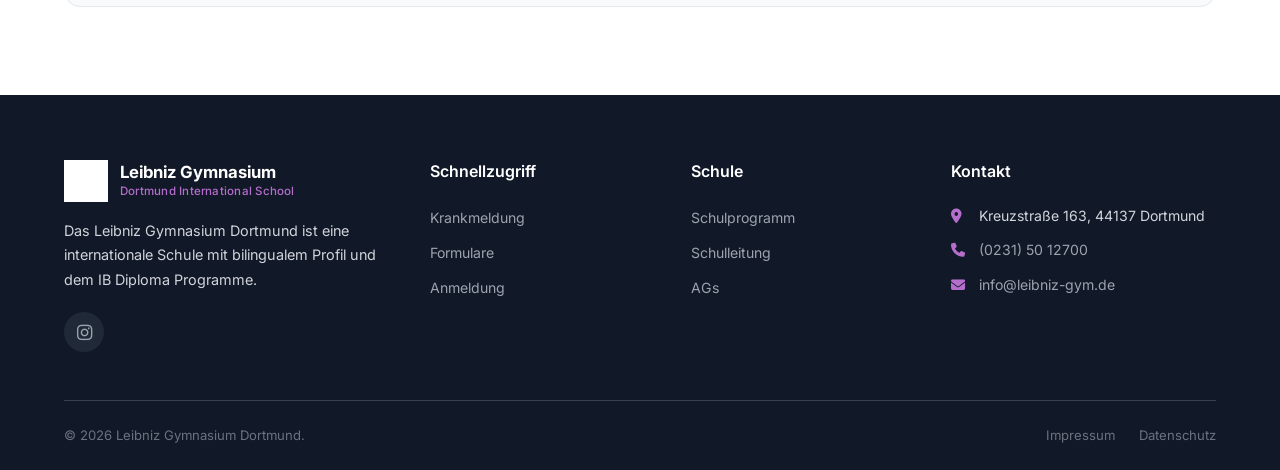
==== commit 54ee2464: "KKG-inspired subpage redesign: inline images, question headings, contact boxes - Add CSS for floatin" ====
--- a/berufsvorbereitung.html
+++ b/berufsvorbereitung.html
@@ -42,7 +42,8 @@
     <section class="page-content">
         <div class="container">
             <div class="content-section">
-                <h2><i class="fas fa-compass"></i> Berufsorientierung am Leibniz</h2>
+                <h2><i class="fas fa-compass"></i> Wie bereiten wir auf die Zukunft vor?</h2>
+                <div class="content-image content-image-right"><img src="img/school-sports.jpeg" alt="Berufsvorbereitung"></div>
                 <p>Die Berufsvorbereitung am Leibniz Gymnasium begleitet Sch&uuml;lerinnen und Sch&uuml;ler systematisch auf ihrem Weg in die Zukunft. Von der Potentialanalyse &uuml;ber Praktika bis hin zur Studienberatung bieten wir umfassende Unterst&uuml;tzung.</p>
                 <div class="info-box">
                     <p><strong>Kein Abschluss ohne Anschluss (KAoA)</strong> &mdash; Wir setzen das Landesprogramm zur Berufsorientierung in NRW konsequent um und erg&auml;nzen es durch eigene Angebote.</p>
@@ -50,7 +51,7 @@
             </div>
 
             <div class="content-section" id="potentialanalyse">
-                <h2><i class="fas fa-search"></i> Potentialanalyse</h2>
+                <h2><i class="fas fa-search"></i> Was ist die Potentialanalyse?</h2>
                 <p>In Klasse 8 nehmen alle Sch&uuml;lerinnen und Sch&uuml;ler an einer eint&auml;gigen Potentialanalyse teil. Dabei werden individuelle St&auml;rken, Interessen und F&auml;higkeiten ermittelt &mdash; die Grundlage f&uuml;r die weitere berufliche Orientierung.</p>
                 <ul>
                     <li>Durchf&uuml;hrung durch einen externen Bildungstr&auml;ger</li>
@@ -72,7 +73,7 @@
             </div>
 
             <div class="content-section" id="praktikum">
-                <h2><i class="fas fa-briefcase"></i> Betriebspraktikum</h2>
+                <h2><i class="fas fa-briefcase"></i> Wie l&auml;uft das Betriebspraktikum ab?</h2>
                 <p>Das zweiwöchige Betriebspraktikum in der Einf&uuml;hrungsphase (EF) bietet vertiefte Einblicke in die Arbeitswelt und ist ein wichtiger Baustein der Berufsorientierung.</p>
                 <ul>
                     <li>Zweiwöchiges Praktikum in der EF (Jahrgangsstufe 10)</li>
@@ -94,13 +95,21 @@
             </div>
 
             <div class="content-section" id="studienberatung">
-                <h2><i class="fas fa-graduation-cap"></i> Studien- &amp; Berufsberatung</h2>
+                <h2><i class="fas fa-graduation-cap"></i> Welche Beratung gibt es in der Oberstufe?</h2>
                 <p>In der Oberstufe intensiviert sich die Beratung mit Blick auf Studium und Ausbildung.</p>
                 <div class="content-grid">
                     <div class="content-card"><i class="fas fa-university"></i><h3>Hochschultage</h3><p>Besuch von Universit&auml;ten und Fachhochschulen in Dortmund und Umgebung.</p></div>
                     <div class="content-card"><i class="fas fa-user-tie"></i><h3>Beratung der Agentur f&uuml;r Arbeit</h3><p>Regelm&auml;&szlig;ige Sprechstunden in der Schule durch Berufsberater.</p></div>
                     <div class="content-card"><i class="fas fa-globe-americas"></i><h3>JuBi &mdash; Jugendbildungsmesse</h3><p>Informationen zu Auslandsaufenthalten, Au-pair, Work &amp; Travel und Freiwilligendiensten.</p></div>
                     <div class="content-card"><i class="fas fa-file-alt"></i><h3>Bewerbungstraining</h3><p>Workshops zu Bewerbungsschreiben, Vorstellungsgespr&auml;chen und Assessment-Centern.</p></div>
+                </div>
+            </div>
+
+            <div class="section-contact-box">
+                <i class="fas fa-user-tie"></i>
+                <div class="contact-box-content">
+                    <h4>Ansprechpartner Berufsorientierung</h4>
+                    <p>Koordination: Sekretariat <a href="tel:02315012700">(0231) 50 12700</a> | <a href="mailto:info@leibniz-gym.de">info@leibniz-gym.de</a></p>
                 </div>
             </div>
         </div>
--- a/css/style.css
+++ b/css/style.css
@@ -1400,6 +1400,148 @@
     margin-top: 0;
 }
 
+/* --- Inline Content Images (KKG-inspired) --- */
+.content-image {
+    border-radius: var(--radius-xl);
+    overflow: hidden;
+    margin-bottom: 1.5rem;
+    box-shadow: var(--shadow-md);
+}
+
+.content-image img {
+    width: 100%;
+    height: 100%;
+    object-fit: cover;
+    display: block;
+}
+
+.content-image-right {
+    float: right;
+    width: 340px;
+    margin: 0.25rem 0 1.5rem 2rem;
+}
+
+.content-image-left {
+    float: left;
+    width: 340px;
+    margin: 0.25rem 2rem 1.5rem 0;
+}
+
+.content-image-right img,
+.content-image-left img {
+    aspect-ratio: 4/3;
+}
+
+.content-section::after {
+    content: '';
+    display: table;
+    clear: both;
+}
+
+/* --- Card Link Button (KKG "Mehr erfahren") --- */
+.card-link {
+    display: inline-flex;
+    align-items: center;
+    gap: 0.4rem;
+    font-size: 0.85rem;
+    font-weight: 600;
+    color: var(--primary);
+    margin-top: 0.75rem;
+    transition: all var(--transition);
+}
+
+.card-link i {
+    font-size: 0.7rem;
+    display: inline;
+    margin-bottom: 0;
+    transition: transform var(--transition);
+}
+
+.content-card:hover .card-link {
+    gap: 0.65rem;
+}
+
+.content-card:hover .card-link i {
+    transform: translateX(3px);
+}
+
+/* --- Section Contact Box (KKG-inspired) --- */
+.section-contact-box {
+    background: var(--gray-50);
+    border: 1px solid var(--gray-200);
+    border-radius: var(--radius-xl);
+    padding: 1.75rem 2rem;
+    margin-top: 2rem;
+    display: flex;
+    align-items: center;
+    gap: 1.5rem;
+}
+
+.section-contact-box i {
+    color: var(--primary);
+    font-size: 1.5rem;
+    flex-shrink: 0;
+}
+
+.section-contact-box .contact-box-content h4 {
+    font-size: 1rem;
+    font-weight: 600;
+    color: var(--gray-800);
+    margin-bottom: 0.35rem;
+}
+
+.section-contact-box .contact-box-content p {
+    font-size: 0.9rem;
+    color: var(--gray-500);
+    margin-bottom: 0;
+    line-height: 1.6;
+}
+
+.section-contact-box .contact-box-content a {
+    color: var(--primary);
+    font-weight: 500;
+}
+
+.section-contact-box .contact-box-content a:hover {
+    text-decoration: underline;
+}
+
+/* --- Content Intro (larger lead paragraph) --- */
+.content-intro {
+    font-size: 1.1rem;
+    line-height: 1.75;
+    color: var(--gray-700);
+    margin-bottom: 2rem;
+}
+
+/* --- Wider Spacing for Content Sections --- */
+.page-content {
+    padding: 4.5rem 0 5.5rem;
+}
+
+.content-section {
+    margin-bottom: 5rem;
+}
+
+/* --- Image-Text Layout (side by side) --- */
+.content-with-image {
+    display: grid;
+    grid-template-columns: 1fr 1fr;
+    gap: 3rem;
+    align-items: start;
+    margin-top: 1.5rem;
+}
+
+.content-with-image .content-text p {
+    margin-bottom: 1rem;
+}
+
+.content-with-image .content-image {
+    margin-bottom: 0;
+    height: 100%;
+    min-height: 250px;
+}
+
 /* --- Sub-Page Responsive --- */
 @media (max-width: 768px) {
     .page-header {
@@ -1417,6 +1559,24 @@
     .breadcrumb {
         font-size: 0.8rem;
         margin-bottom: 1rem;
+    }
+
+    .content-image-right,
+    .content-image-left {
+        float: none;
+        width: 100%;
+        margin: 0 0 1.5rem 0;
+    }
+
+    .content-with-image {
+        grid-template-columns: 1fr;
+        gap: 1.5rem;
+    }
+
+    .section-contact-box {
+        flex-direction: column;
+        text-align: center;
+        gap: 1rem;
     }
 }
 
